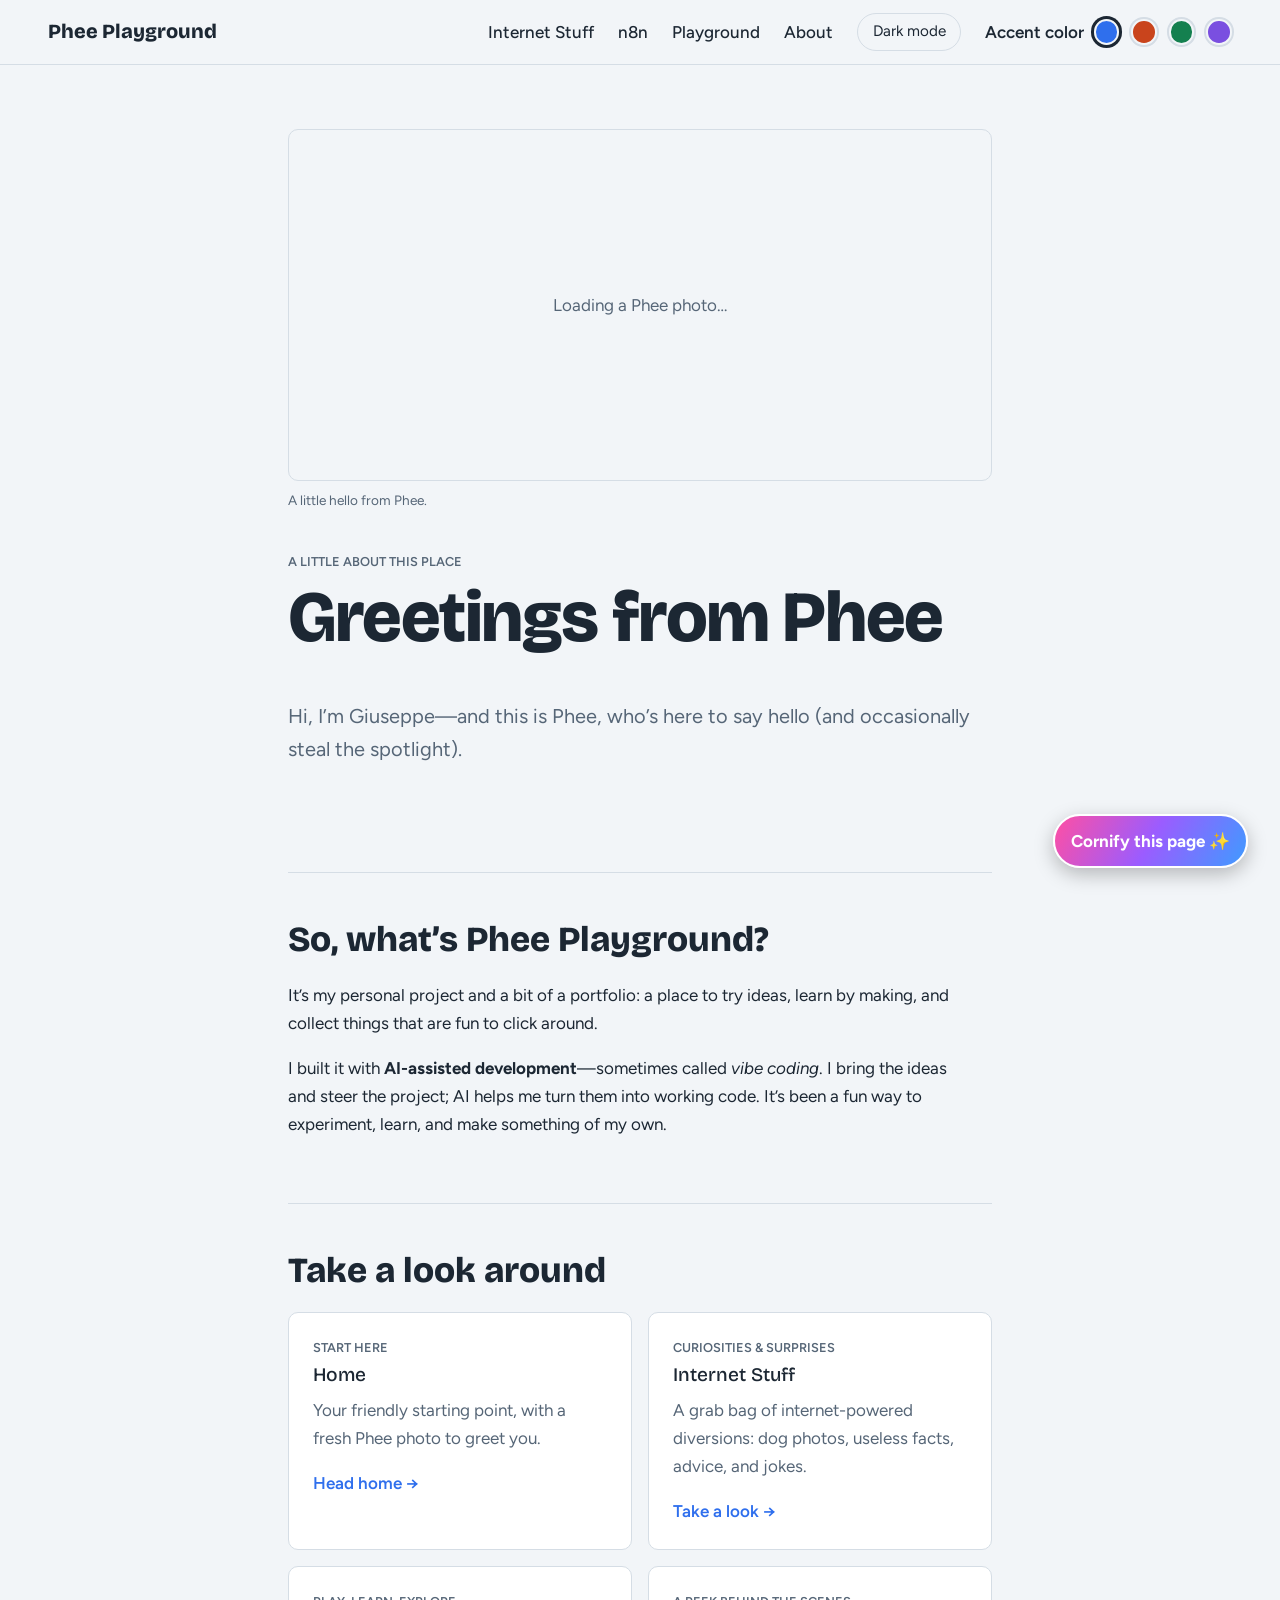
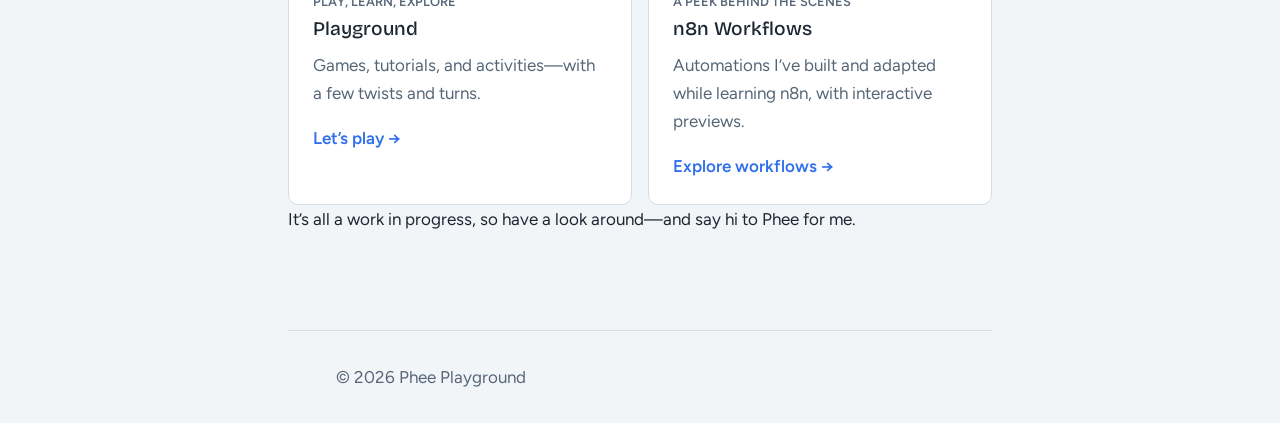
==== about.html @ c231e8bc "adds About page" ====
<!doctype html>
<html lang="en">
  <head>
    <meta charset="utf-8" />
    <meta name="viewport" content="width=device-width, initial-scale=1" />
    <title>About | Phee Playground</title>
    <meta
      name="description"
      content="Meet Giuseppe, say hi to Phee, and find out what Phee Playground is all about."
    />
    <script>
      try {
        var t = localStorage.getItem("theme");
        if (t) document.documentElement.setAttribute("data-theme", t);
        var a = localStorage.getItem("accent");
        if (a) document.documentElement.setAttribute("data-accent", a);
      } catch (e) {}
    </script>
    <link rel="preconnect" href="https://fonts.googleapis.com" />
    <link rel="preconnect" href="https://fonts.gstatic.com" crossorigin />
    <link
      href="https://fonts.googleapis.com/css2?family=Bricolage+Grotesque:opsz,wght@12..96,500;12..96,800&family=Figtree:wght@400;500;600&display=swap"
      rel="stylesheet"
    />
    <link rel="stylesheet" href="css/style.css" />
  </head>
  <body>
    <a class="skip-link" href="#main">Skip to content</a>
    <button class="cornify-button" id="cornify-btn" type="button">
      Cornify this page <span aria-hidden="true">✨</span>
    </button>
    <p
      class="cornify-status"
      id="cornify-status"
      role="status"
      aria-live="polite"
    ></p>

    <header class="site-header">
      <a class="brand" href="index.html">Phee Playground</a>
      <button
        class="nav-toggle"
        id="nav-toggle"
        aria-expanded="false"
        aria-controls="site-nav"
      >
        Menu
      </button>
      <nav class="site-nav" id="site-nav" aria-label="Main">
        <a href="internet-stuff.html">Internet Stuff</a>
        <a href="n8n.html">n8n</a>
        <a href="playground.html">Playground</a>
        <a href="about.html" aria-current="page">About</a>
        <button class="theme-toggle" id="theme-toggle" type="button">
          Dark mode
        </button>
        <div class="accent-picker">
          <p class="accent-label" id="accent-label">Accent color</p>
          <div class="swatches" role="group" aria-labelledby="accent-label">
            <button
              class="swatch"
              data-accent="blue"
              aria-label="Blue"
              aria-pressed="true"
            ></button>
            <button
              class="swatch"
              data-accent="coral"
              aria-label="Coral"
              aria-pressed="false"
            ></button>
            <button
              class="swatch"
              data-accent="green"
              aria-label="Green"
              aria-pressed="false"
            ></button>
            <button
              class="swatch"
              data-accent="violet"
              aria-label="Violet"
              aria-pressed="false"
            ></button>
          </div>
        </div>
      </nav>
    </header>

    <main id="main">
      <section class="hero home-hero" id="top">
        <figure class="home-photo">
          <div class="dog-frame">
            <img
              id="about-phee-img"
              alt="A random photo of Phee"
              width="1200"
              height="600"
              hidden
            />
            <p class="dog-fallback" id="about-phee-fallback">
              Loading a Phee photo…
            </p>
          </div>
          <figcaption class="dog-source">A little hello from Phee.</figcaption>
        </figure>
        <p class="fact-kicker">A little about this place</p>
        <h1>Greetings from Phee</h1>
        <p class="lede">
          Hi, I’m Giuseppe—and this is Phee, who’s here to say hello (and
          occasionally steal the spotlight).
        </p>
      </section>

      <section class="section" aria-labelledby="about-project-title">
        <h2 id="about-project-title">So, what’s Phee Playground?</h2>
        <p>
          It’s my personal project and a bit of a portfolio: a place to try
          ideas, learn by making, and collect things that are fun to click
          around.
        </p>
        <p>
          I built it with <strong>AI-assisted development</strong>—sometimes
          called <em>vibe coding</em>. I bring the ideas and steer the project;
          AI helps me turn them into working code. It’s been a fun way to
          experiment, learn, and make something of my own.
        </p>
      </section>

      <section class="section" aria-labelledby="explore-title">
        <h2 id="explore-title">Take a look around</h2>
        <div class="home-destinations">
          <a class="destination-card" href="index.html">
            <p class="fact-kicker">Start here</p>
            <h3>Home</h3>
            <p>
              Your friendly starting point, with a fresh Phee photo to greet
              you.
            </p>
            <span class="game-card-cta">Head home →</span>
          </a>
          <a class="destination-card" href="internet-stuff.html">
            <p class="fact-kicker">Curiosities &amp; surprises</p>
            <h3>Internet Stuff</h3>
            <p>
              A grab bag of internet-powered diversions: dog photos, useless
              facts, advice, and jokes.
            </p>
            <span class="game-card-cta">Take a look →</span>
          </a>
          <a class="destination-card" href="playground.html">
            <p class="fact-kicker">Play, learn, explore</p>
            <h3>Playground</h3>
            <p>
              Games, tutorials, and activities—with a few twists and turns.
            </p>
            <span class="game-card-cta">Let’s play →</span>
          </a>
          <a class="destination-card" href="n8n.html">
            <p class="fact-kicker">A peek behind the scenes</p>
            <h3>n8n Workflows</h3>
            <p>
              Automations I’ve built and adapted while learning n8n, with
              interactive previews.
            </p>
            <span class="game-card-cta">Explore workflows →</span>
          </a>
        </div>
        <p>
          It’s all a work in progress, so have a look around—and say hi to Phee
          for me.
        </p>
      </section>
    </main>

    <footer class="site-footer">
      <p>&copy; <span id="year">2026</span> Phee Playground</p>
    </footer>
    <script type="module" src="js/main.js"></script>
  </body>
</html>
---- css/style.css ----
/* ---------- Design tokens ---------- */
:root {
  --bg: #f2f5f8;
  --surface: #ffffff;
  --ink: #1c2733;
  --muted: #566677;
  --line: #d5dde5;

  --accent: #2f6fed;
  --accent-ink: #ffffff;

  --font-head: "Bricolage Grotesque", "Segoe UI", system-ui, sans-serif;
  --font-body: "Figtree", "Segoe UI", system-ui, sans-serif;

  --radius: 10px;
  --maxw: 44rem;
}

:root[data-theme="dark"] {
  --bg: #131a23;
  --surface: #1b2430;
  --ink: #e8eef4;
  --muted: #9aabbb;
  --line: #2c3947;
}

/* Follow the system setting unless the visitor picked a theme */
@media (prefers-color-scheme: dark) {
  :root:not([data-theme="light"]) {
    --bg: #131a23;
    --surface: #1b2430;
    --ink: #e8eef4;
    --muted: #9aabbb;
    --line: #2c3947;
  }
}

/* Accent choices (set by JS via data-accent) */
:root[data-accent="blue"] {
  --accent: #2f6fed;
}
:root[data-accent="coral"] {
  --accent: #c9441c;
}
:root[data-accent="green"] {
  --accent: #14804f;
}
:root[data-accent="violet"] {
  --accent: #7a4fe0;
}

/* ---------- Base ---------- */
*,
*::before,
*::after {
  box-sizing: border-box;
}

html {
  scroll-behavior: smooth;
  scroll-padding-top: 4.5rem;
}

body {
  margin: 0;
  background: var(--bg);
  color: var(--ink);
  font-family: var(--font-body);
  font-size: 1.0625rem;
  line-height: 1.65;
}

h1,
h2,
h3 {
  font-family: var(--font-head);
  line-height: 1.1;
  margin: 0 0 0.6em;
}

h1 {
  font-size: clamp(2.4rem, 7vw, 4.5rem);
  font-weight: 800;
  letter-spacing: -0.02em;
}
h2 {
  font-size: clamp(1.6rem, 4vw, 2.2rem);
  font-weight: 800;
}
h3 {
  font-size: 1.2rem;
  font-weight: 500;
}

p {
  margin: 0 0 1em;
  max-width: 62ch;
}

a {
  color: var(--accent);
}

code {
  font-size: 0.9em;
  background: var(--surface);
  border: 1px solid var(--line);
  border-radius: 4px;
  padding: 0.1em 0.35em;
}

:focus-visible {
  outline: 3px solid var(--accent);
  outline-offset: 3px;
}

.skip-link {
  position: absolute;
  left: 1rem;
  top: -4rem;
  background: var(--ink);
  color: var(--bg);
  padding: 0.5rem 0.9rem;
  border-radius: var(--radius);
  z-index: 20;
}
.skip-link:focus {
  top: 1rem;
}

.cornify-button {
  position: fixed;
  right: clamp(1rem, 4vw, 2rem);
  bottom: clamp(1rem, 4vw, 2rem);
  z-index: 30;
  padding: 0.7rem 1rem;
  border: 2px solid #fff;
  border-radius: 999px;
  background: linear-gradient(120deg, #ff4fa3, #9b5cff, #3f9bff);
  box-shadow: 0 0.4rem 1.2rem rgb(0 0 0 / 25%);
  color: #fff;
  font: inherit;
  font-weight: 700;
  cursor: pointer;
}
.cornify-button:hover {
  filter: brightness(1.08);
  transform: translateY(-2px);
}
.cornify-button:disabled {
  cursor: wait;
  opacity: 0.75;
}
.cornify-status {
  position: fixed;
  right: 1rem;
  bottom: 4.7rem;
  z-index: 30;
  margin: 0;
  padding: 0.25rem 0.6rem;
  border-radius: 0.5rem;
  background: var(--surface);
  color: var(--ink);
  font-size: 0.85rem;
}
.cornify-status:empty {
  display: none;
}
.__cornify_unicorn {
  pointer-events: none !important;
}

/* ---------- Header ---------- */
.site-header {
  position: sticky;
  top: 0;
  z-index: 10;
  display: flex;
  align-items: center;
  justify-content: space-between;
  flex-wrap: wrap;
  gap: 0.5rem 1.5rem;
  padding: 0.8rem clamp(1rem, 5vw, 3rem);
  background: var(--bg);
  border-bottom: 1px solid var(--line);
}

.brand {
  font-family: var(--font-head);
  font-weight: 800;
  font-size: 1.25rem;
  color: var(--ink);
  text-decoration: none;
}

.site-nav {
  display: flex;
  align-items: center;
  gap: 1.5rem;
}
.site-nav a {
  color: var(--ink);
  text-decoration: none;
  font-weight: 500;
}
.site-nav a:hover {
  color: var(--accent);
}

.nav-toggle {
  display: none;
}

.theme-toggle,
.nav-toggle {
  font: inherit;
  font-size: 0.95rem;
  color: var(--ink);
  background: transparent;
  border: 1px solid var(--line);
  border-radius: 999px;
  padding: 0.35rem 0.9rem;
  cursor: pointer;
}
.theme-toggle:hover,
.nav-toggle:hover {
  border-color: var(--accent);
}

.accent-picker {
  display: flex;
  align-items: center;
  gap: 0.6rem;
}

/* ---------- Layout ---------- */
main,
.site-footer {
  padding-inline: clamp(1rem, 5vw, 3rem);
}

.hero {
  max-width: var(--maxw);
  margin: 0 auto;
  padding: clamp(3rem, 12vw, 8rem) 0 clamp(2.5rem, 8vw, 5rem);
}
.lede {
  font-size: 1.25rem;
  color: var(--muted);
  margin-bottom: 1.6rem;
}

.section {
  max-width: var(--maxw);
  margin: 0 auto;
  padding: 3rem 0;
  border-top: 1px solid var(--line);
}

/* ---------- Home page ---------- */
.home-hero {
  padding-top: clamp(2rem, 7vw, 4rem);
}
.home-photo {
  margin: 0 0 2.5rem;
}
.home-photo .dog-frame {
  aspect-ratio: 16 / 8;
}
.home-destinations {
  display: grid;
  grid-template-columns: repeat(auto-fit, minmax(min(100%, 18rem), 1fr));
  gap: 1rem;
}
.destination-card {
  display: block;
  padding: 1.5rem;
  background: var(--surface);
  border: 1px solid var(--line);
  border-radius: var(--radius);
  color: var(--ink);
  text-decoration: none;
  transition: transform 0.12s ease, border-color 0.12s ease;
}
.destination-card:hover {
  border-color: var(--accent);
  transform: translateY(-2px);
}
.destination-card h2 {
  margin-bottom: 0.5rem;
}
.destination-card > p:not(.fact-kicker) {
  color: var(--muted);
}

/* ---------- Useless fact ---------- */
.facts {
  border-top: 0;
  border-left: 4px solid var(--accent);
  padding: 1.5rem 0 1.5rem 1.5rem;
  background: var(--surface);
}

.fact-heading {
  display: flex;
  align-items: center;
  justify-content: space-between;
  gap: 1rem;
  margin-bottom: 1rem;
}
.fact-heading h2 {
  margin-bottom: 0;
}
.fact-kicker {
  margin: 0 0 0.35rem;
  color: var(--muted);
  font-size: 0.8rem;
  font-weight: 600;
  text-transform: uppercase;
}
.fact-text {
  margin-bottom: 0.6rem;
  font-family: var(--font-head);
  font-size: 1.35rem;
  line-height: 1.35;
}
.fact-source {
  margin: 0;
  color: var(--muted);
  font-size: 0.9rem;
}
.service-source {
  margin: 1rem 0 0;
  color: var(--muted);
  font-size: 0.85rem;
}
.fact-source[hidden] {
  display: none;
}

.phee-chat {
  display: flex;
  align-items: flex-start;
  gap: 1rem;
}
.phee-avatar {
  flex: none;
  width: 5rem;
  height: 5rem;
  border: 3px solid var(--accent);
  border-radius: 50%;
  object-fit: cover;
}
.phee-bubble {
  position: relative;
  flex: 1;
  min-width: 0;
  padding: 1rem 1.2rem;
  border: 1px solid var(--line);
  border-radius: 1rem;
  background: var(--bg);
}
.phee-bubble::before {
  position: absolute;
  top: 1.1rem;
  left: -0.4rem;
  width: 0.7rem;
  height: 0.7rem;
  border-bottom: 1px solid var(--line);
  border-left: 1px solid var(--line);
  background: var(--bg);
  content: "";
  transform: rotate(45deg);
}
.phee-bubble .fact-text {
  margin: 0;
}

@media (max-width: 36rem) {
  .facts {
    padding-left: 1rem;
  }
  .fact-heading {
    align-items: flex-start;
    flex-direction: column;
  }
  .phee-chat {
    gap: 0.65rem;
  }
  .phee-avatar {
    width: 3.5rem;
    height: 3.5rem;
  }
  .phee-bubble {
    padding: 0.8rem 0.9rem;
  }
}

/* ---------- Dog header ---------- */
.dog {
  margin: 0 0 2.5rem;
}

.dog-frame {
  position: relative;
  aspect-ratio: 2 / 1;
  background: var(--bg);
  border: 1px solid var(--line);
  border-radius: var(--radius);
  overflow: hidden;
}

.dog-frame img {
  display: block;
  width: 100%;
  height: 100%;
  object-fit: contain;
}

.dog-fallback {
  position: absolute;
  inset: 0;
  display: grid;
  place-items: center;
  margin: 0;
  max-width: none;
  padding: 1rem;
  text-align: center;
  color: var(--muted);
}
.dog-fallback[hidden],
.dog-frame img[hidden] {
  display: none;
}

.dog-bar {
  display: flex;
  align-items: center;
  justify-content: space-between;
  flex-wrap: wrap;
  gap: 1rem;
  margin-top: 0.8rem;
  color: var(--muted);
}
.dog-source {
  margin: 0.5rem 0 0;
  font-size: 0.85rem;
  color: var(--muted);
}
.dog-source a {
  color: inherit;
}
.dog-actions {
  display: flex;
  flex-wrap: wrap;
  gap: 0.5rem;
}
.dog-actions .button {
  padding: 0.5rem 1rem;
}
.dog-actions .button:disabled {
  opacity: 0.6;
  cursor: wait;
  transform: none;
}

@media (max-width: 36rem) {
  .dog-frame {
    aspect-ratio: 4 / 3;
  }
}

/* ---------- Button ---------- */
.button {
  display: inline-block;
  font: inherit;
  font-weight: 600;
  color: var(--accent-ink);
  background: var(--accent);
  border: 0;
  border-radius: var(--radius);
  padding: 0.7rem 1.3rem;
  text-decoration: none;
  cursor: pointer;
  transition: transform 0.12s ease;
}
.button:hover {
  transform: translateY(-2px);
}
.button:active {
  transform: translateY(0);
}

/* ---------- Accent color picker ---------- */
.accent-label {
  font-weight: 600;
  margin: 0;
}

.swatches {
  display: flex;
  gap: 0.75rem;
  margin: 0;
}

.swatch {
  width: 2.6rem;
  height: 2.6rem;
  border-radius: 50%;
  border: 3px solid var(--bg);
  box-shadow: 0 0 0 2px var(--line);
  cursor: pointer;
}
.accent-picker .swatch {
  width: 1.6rem;
  height: 1.6rem;
  border-width: 2px;
}
.swatch[aria-pressed="true"] {
  box-shadow: 0 0 0 3px var(--ink);
}
.swatch[data-accent="blue"] {
  background: #2f6fed;
}
.swatch[data-accent="coral"] {
  background: #c9441c;
}
.swatch[data-accent="green"] {
  background: #14804f;
}
.swatch[data-accent="violet"] {
  background: #7a4fe0;
}

/* ---------- Playground (game list + game view) ---------- */
.game-list {
  list-style: none;
  margin: 1.5rem 0 0;
  padding: 0;
  display: grid;
  grid-template-columns: repeat(auto-fill, minmax(15rem, 1fr));
  gap: 1rem;
}
.game-card {
  display: block;
  height: 100%;
  padding: 1.2rem 1.3rem;
  background: var(--surface);
  border: 1px solid var(--line);
  border-radius: var(--radius);
  color: var(--ink);
  text-decoration: none;
  transition: transform 0.12s ease, border-color 0.12s ease;
}
.game-card:hover {
  border-color: var(--accent);
  transform: translateY(-2px);
}
.game-card h3 {
  margin-bottom: 0.4em;
}
.game-card p {
  margin: 0 0 0.9rem;
  color: var(--muted);
}
.game-card-cta {
  font-weight: 600;
  color: var(--accent);
}

.game-head {
  display: flex;
  align-items: baseline;
  flex-wrap: wrap;
  gap: 0.4rem 1.2rem;
  margin-bottom: 1.2rem;
}
.game-head h3 {
  margin: 0;
  font-size: 1.5rem;
  font-weight: 800;
}
.game-head h3:focus {
  outline: none;
}
.back-link {
  font-weight: 600;
}
.game-loading {
  color: var(--muted);
}

/* ---------- Plan list ---------- */
.rows {
  list-style: none;
  margin: 1.5rem 0 0;
  padding: 0;
}
.rows li {
  padding: 1.1rem 0;
  border-top: 1px solid var(--line);
}
.rows li:first-child {
  border-top: 0;
  padding-top: 0;
}
.rows p {
  margin: 0;
  color: var(--muted);
}

/* ---------- Form ---------- */
.form {
  display: grid;
  gap: 0.4rem;
  max-width: 30rem;
  margin-top: 1.5rem;
}
.form label {
  font-weight: 600;
  margin-top: 0.6rem;
}

.form input,
.form textarea {
  font: inherit;
  color: var(--ink);
  background: var(--surface);
  border: 1px solid var(--line);
  border-radius: var(--radius);
  padding: 0.65rem 0.8rem;
  width: 100%;
}
.advice-search {
  max-width: 30rem;
  margin-top: 1.5rem;
}
.advice-search label {
  display: block;
  margin-bottom: 0.4rem;
  font-weight: 600;
}
.search-controls {
  display: flex;
  gap: 0.6rem;
}
.search-controls input {
  min-width: 0;
  flex: 1;
  font: inherit;
  color: var(--ink);
  background: var(--surface);
  border: 1px solid var(--line);
  border-radius: var(--radius);
  padding: 0.65rem 0.8rem;
}
.search-controls .button {
  padding-inline: 1rem;
}
.form .button {
  justify-self: start;
  margin-top: 1rem;
}
.form-status {
  margin: 0.5rem 0 0;
  color: var(--muted);
}

/* ---------- Footer ---------- */
.site-footer {
  max-width: var(--maxw);
  margin: 2rem auto 0;
  padding-block: 2rem;
  color: var(--muted);
  border-top: 1px solid var(--line);
}
.site-footer p {
  margin: 0;
}

/* ---------- Small screens ---------- */
@media (max-width: 36rem) {
  .nav-toggle {
    display: inline-block;
  }
  .site-nav {
    display: none;
    width: 100%;
    flex-direction: column;
    align-items: flex-start;
    gap: 0.8rem;
    padding: 0.5rem 0 0.8rem;
  }
  .site-nav.open {
    display: flex;
  }
  .accent-picker {
    align-items: flex-start;
    flex-direction: column;
    gap: 0.4rem;
  }
}

@media (prefers-reduced-motion: reduce) {
  html {
    scroll-behavior: auto;
  }
  .button,
  .game-card,
  .destination-card {
    transition: none;
  }
}
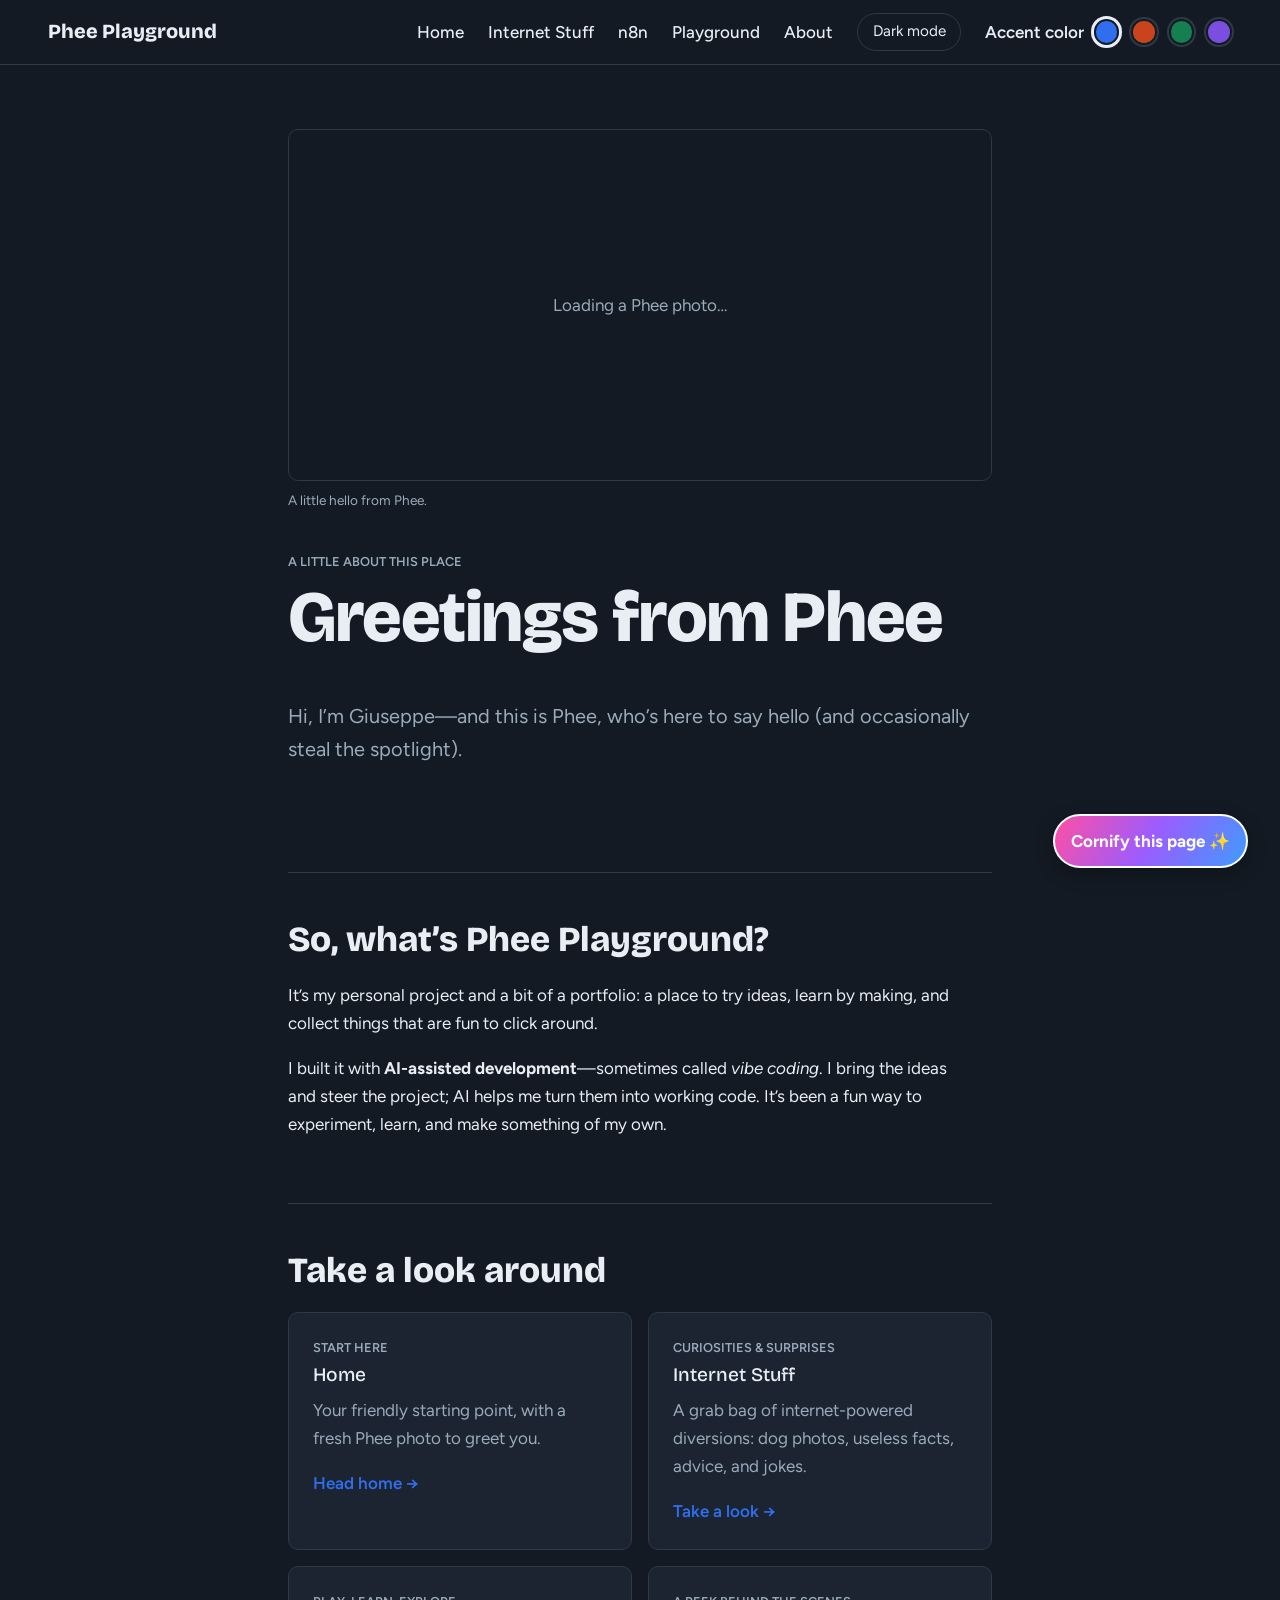
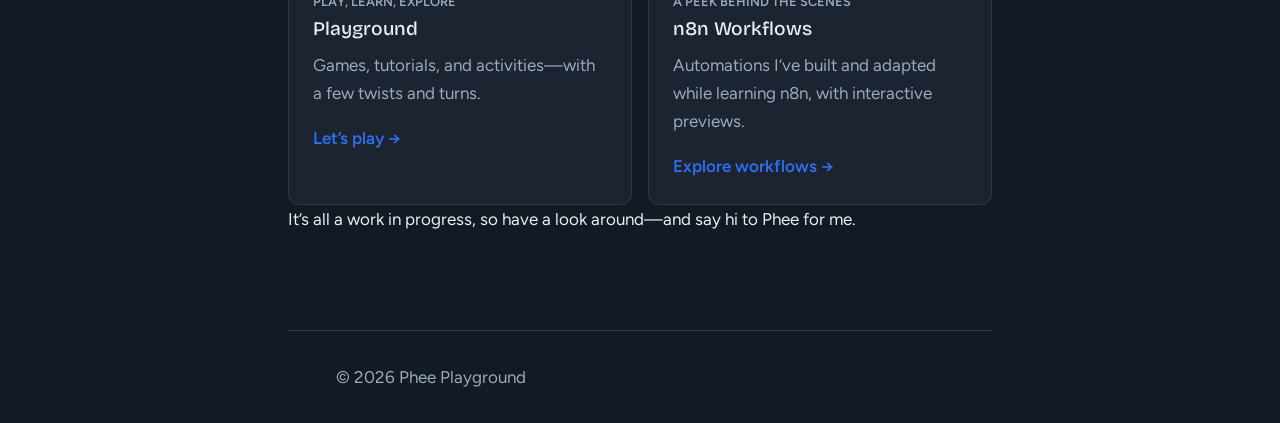
==== commit 44dbc91b: "adds Zendesk Ticket Weather workflow description, changes default to dark mode, adds Number Guessing" ====
--- a/about.html
+++ b/about.html
@@ -47,6 +47,7 @@
         Menu
       </button>
       <nav class="site-nav" id="site-nav" aria-label="Main">
+        <a href="index.html">Home</a>
         <a href="internet-stuff.html">Internet Stuff</a>
         <a href="n8n.html">n8n</a>
         <a href="playground.html">Playground</a>
--- a/css/style.css
+++ b/css/style.css
@@ -1,38 +1,27 @@
 /* ---------- Design tokens ---------- */
 :root {
+  --bg: #131a23;
+  --surface: #1b2430;
+  --ink: #e8eef4;
+  --muted: #9aabbb;
+  --line: #2c3947;
+
+  --accent: #2f6fed;
+  --accent-ink: #ffffff;
+
+  --font-head: "Bricolage Grotesque", "Segoe UI", system-ui, sans-serif;
+  --font-body: "Figtree", "Segoe UI", system-ui, sans-serif;
+
+  --radius: 10px;
+  --maxw: 44rem;
+}
+
+:root[data-theme="light"] {
   --bg: #f2f5f8;
   --surface: #ffffff;
   --ink: #1c2733;
   --muted: #566677;
   --line: #d5dde5;
-
-  --accent: #2f6fed;
-  --accent-ink: #ffffff;
-
-  --font-head: "Bricolage Grotesque", "Segoe UI", system-ui, sans-serif;
-  --font-body: "Figtree", "Segoe UI", system-ui, sans-serif;
-
-  --radius: 10px;
-  --maxw: 44rem;
-}
-
-:root[data-theme="dark"] {
-  --bg: #131a23;
-  --surface: #1b2430;
-  --ink: #e8eef4;
-  --muted: #9aabbb;
-  --line: #2c3947;
-}
-
-/* Follow the system setting unless the visitor picked a theme */
-@media (prefers-color-scheme: dark) {
-  :root:not([data-theme="light"]) {
-    --bg: #131a23;
-    --surface: #1b2430;
-    --ink: #e8eef4;
-    --muted: #9aabbb;
-    --line: #2c3947;
-  }
 }
 
 /* Accent choices (set by JS via data-accent) */
